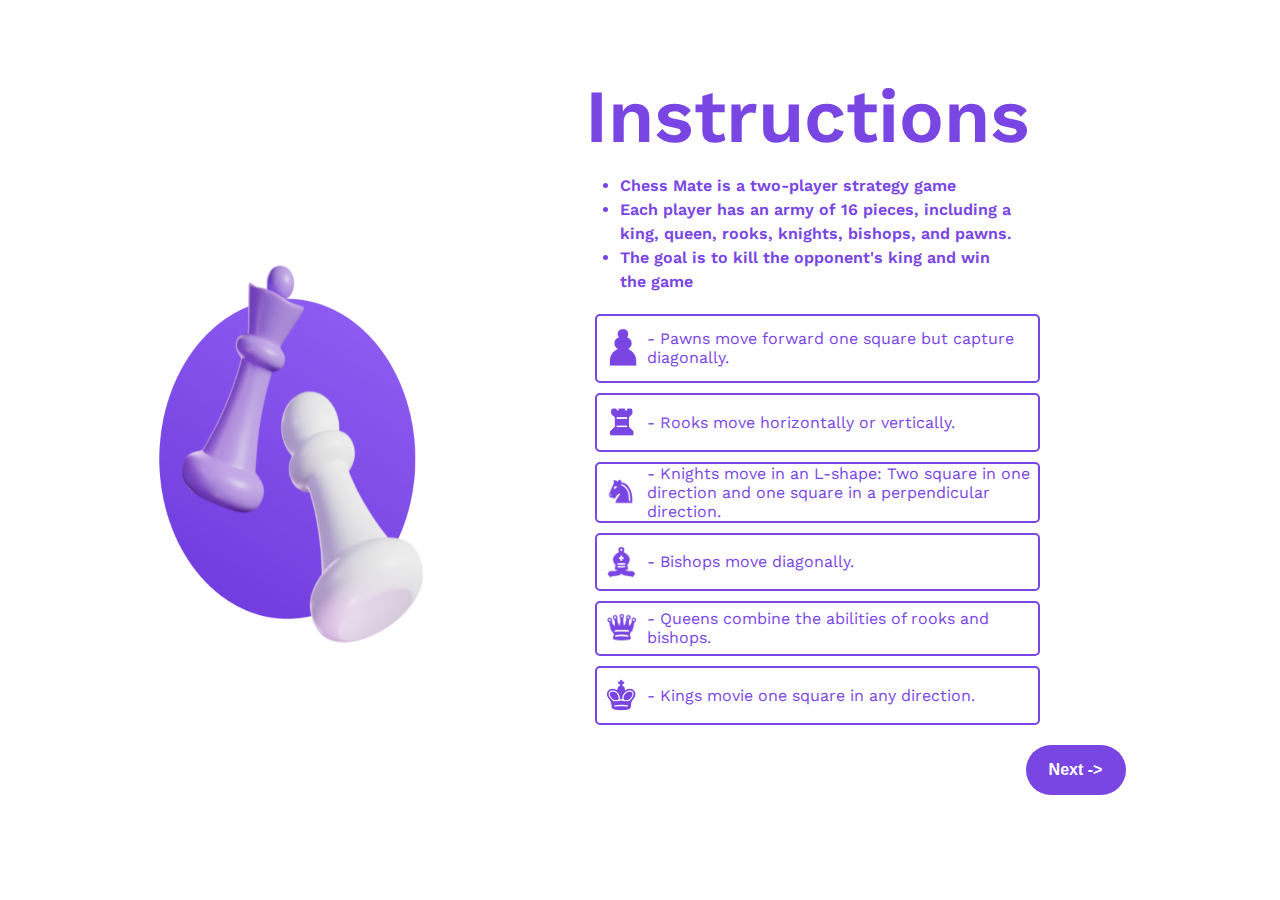
==== InstructionsPage/Instructions.html @ 15bc8225 "final updates" ====
<!DOCTYPE html>
<html lang="en">
    <head>
        <meta charset="UTF-8">
        <meta name="viewport" content="width=device-width, initial-scale=1.0">
        <title>Instructions</title>
        <link rel="stylesheet" href="Instructoins.css">
        <link rel="shortcut icon" href="./../assets/favlogo.png" type="image/x-icon">
    </head>
    <body>
        <section class="page">
            <!-- Main Content -->
            <div class="main">
                <div class="Instructions">
                    <h1>Instructions</h1>
                    <div class="ul">
                        <ul>
                            <li><p>Chess Mate is a two-player strategy game</p></li>
                            <li><p>Each player has an army of 16 pieces, including a king, queen, rooks, knights, bishops, and pawns.</p></li>
                            <li><p>The goal is to kill the opponent's king and win the game</p></li>
                          </ul>
                    </div>
                    <!-- Rules -->
                    <div class="item">
                        <img src="./../assets/Bpawn.png" alt="Pawan">
                        <p>- Pawns move forward one square but capture diagonally.</p>
                    </div>
                    <div class="item">
                        <img src="./../assets/Brook.png" alt="Rook">
                        <p>- Rooks move horizontally or vertically.</p>
                    </div>
                    <div class="item">
                        <img src="./../assets/Bknight.png" alt="Knight">
                        <p>- Knights move in an L-shape: Two square in one direction and one square in a perpendicular direction.</p>
                    </div>
                    <div class="item">
                        <img src="./../assets/Bbishop.png" alt="Bishop">
                        <p>- Bishops move diagonally.</p>
                    </div>
                    <div class="item">
                        <img src="./../assets/Bqueen.png" alt="queen">
                        <p>- Queens combine the abilities of rooks and bishops.</p>
                    </div>
                    <div class="item">
                        <img src="./../assets/Bking.png" alt="King">
                        <p>- Kings movie one square in any direction.</p>
                    </div>
                </div>
                    
                <button class="next" id="next">Next -></button>
            </div>
        </section>
    </body>
    <!-- Linked Js File -->
    <script src="Instructoins.js"></script>
</html>
---- InstructionsPage/Instructoins.css ----
@import url('https://fonts.googleapis.com/css2?family=Open+Sans:wght@500&family=Oswald:wght@300&family=Roboto+Condensed:wght@900&family=Roboto:wght@300;400;700&family=Work+Sans&display=swap');

*{
    margin: 0; padding: 0;
    box-sizing: border-box;
    color: #7945E3;
}

body{
    background: url('./../assets/Instructionsbackground1.png');
    background-size: 100% 100%;
    background-repeat: no-repeat;
    font-family: 'Open Sans', sans-serif;
    font-family: 'Oswald', sans-serif;
    font-family: 'Roboto', sans-serif;
    font-family: 'Roboto Condensed', sans-serif;
    font-family: 'Work Sans', sans-serif;
}
/* main content */
.main{
    display: flex;
    flex-direction: column;
    justify-content: center;
    align-items: center;
    margin: auto 40%;
    width: 50%;
    height: 100vh;
}

.Instructions h1{
    margin-top: -5%;
    text-align: center;
    font-size: 75px;
    font-weight: 600;
    line-height: 125%;
    padding-right: 50px;
}
.Instructions{
    padding: 0 75px;
}

/* Game points */

.ul{
    padding: 0px 25px;
    width: 90%;
    margin: 10px;
    margin-bottom: 20px;
    font-weight: 600;
    line-height: 150%;
}

.item{
    display: flex;
    align-items: center;
    width: 90%;
    border: 2px solid #7945E3;
    border-radius: 5px;
    margin: 10px;
    min-height: 50px;
}

.item img{
    width: 40px;
    padding: 5px;
    margin: 5px;
}

.item:hover{
    transform: scale(1.1);
    transition: 0.5s;
}

.next{
    width: 100px;
    height: 50px;
    color: white;
    border-radius: 50px;
    background-color: #7945E3;
    font-size: 16px;
    font-weight: 900;
    margin:  10px 25px;   
    border: none;
    margin-left: 80%;
    cursor: pointer;
}

.next:hover{
    transform: scale(1.05);
}

/* Responsive Design */

@media screen and (max-width:750px) {
    body{
        background: white;
    }
    .main{
        margin: auto
    }
}

/* Responsive Design */

@media screen  and (max-width:480px){
    body{
        background: white;
    }
    .main{
        width: 90%;
    }
    .Instructions {
        margin: 0;
        padding: 0;
    }
    .Instructions h1{
        margin: auto;
        font-size: 40px;
        padding: 0;
    }
    .ul{
        padding: 0;
        font-size: 12px;
        margin: 10px 0;
        padding-left: 30px;
        width: 90%;
    }
    .item{
        padding: 2px;
    }
    .item img{
        width: 25px;
        padding: 2px;
    }
    .item p{
        padding-left: 10px;
    }

    .next{
        margin: 15px 0;
    }
    .items{
        justify-content: center;
    }
}
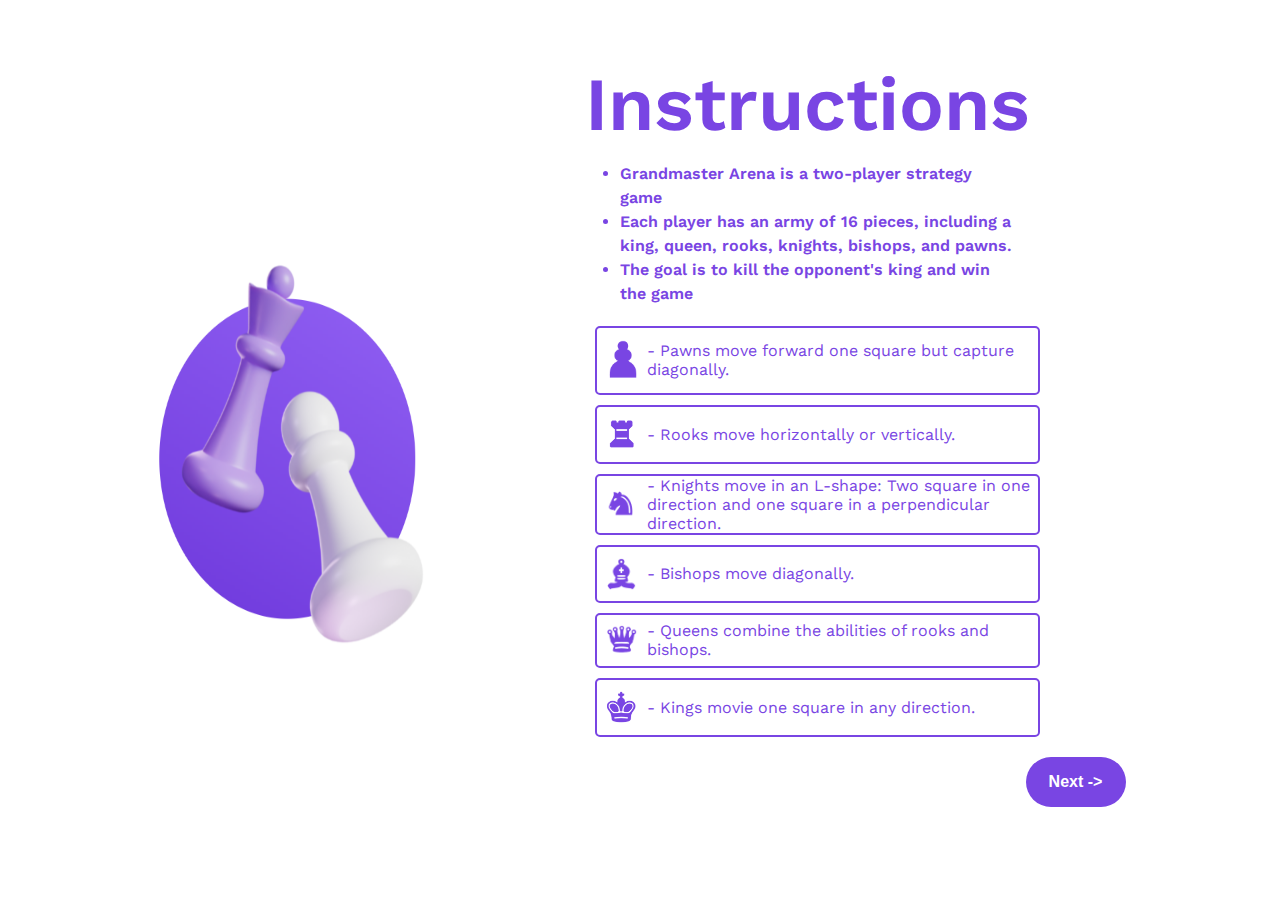
==== commit 5de7b850: "updated" ====
--- a/InstructionsPage/Instructions.html
+++ b/InstructionsPage/Instructions.html
@@ -15,7 +15,7 @@
                     <h1>Instructions</h1>
                     <div class="ul">
                         <ul>
-                            <li><p>Chess Mate is a two-player strategy game</p></li>
+                            <li><p>Grandmaster Arena is a two-player strategy game</p></li>
                             <li><p>Each player has an army of 16 pieces, including a king, queen, rooks, knights, bishops, and pawns.</p></li>
                             <li><p>The goal is to kill the opponent's king and win the game</p></li>
                           </ul>
